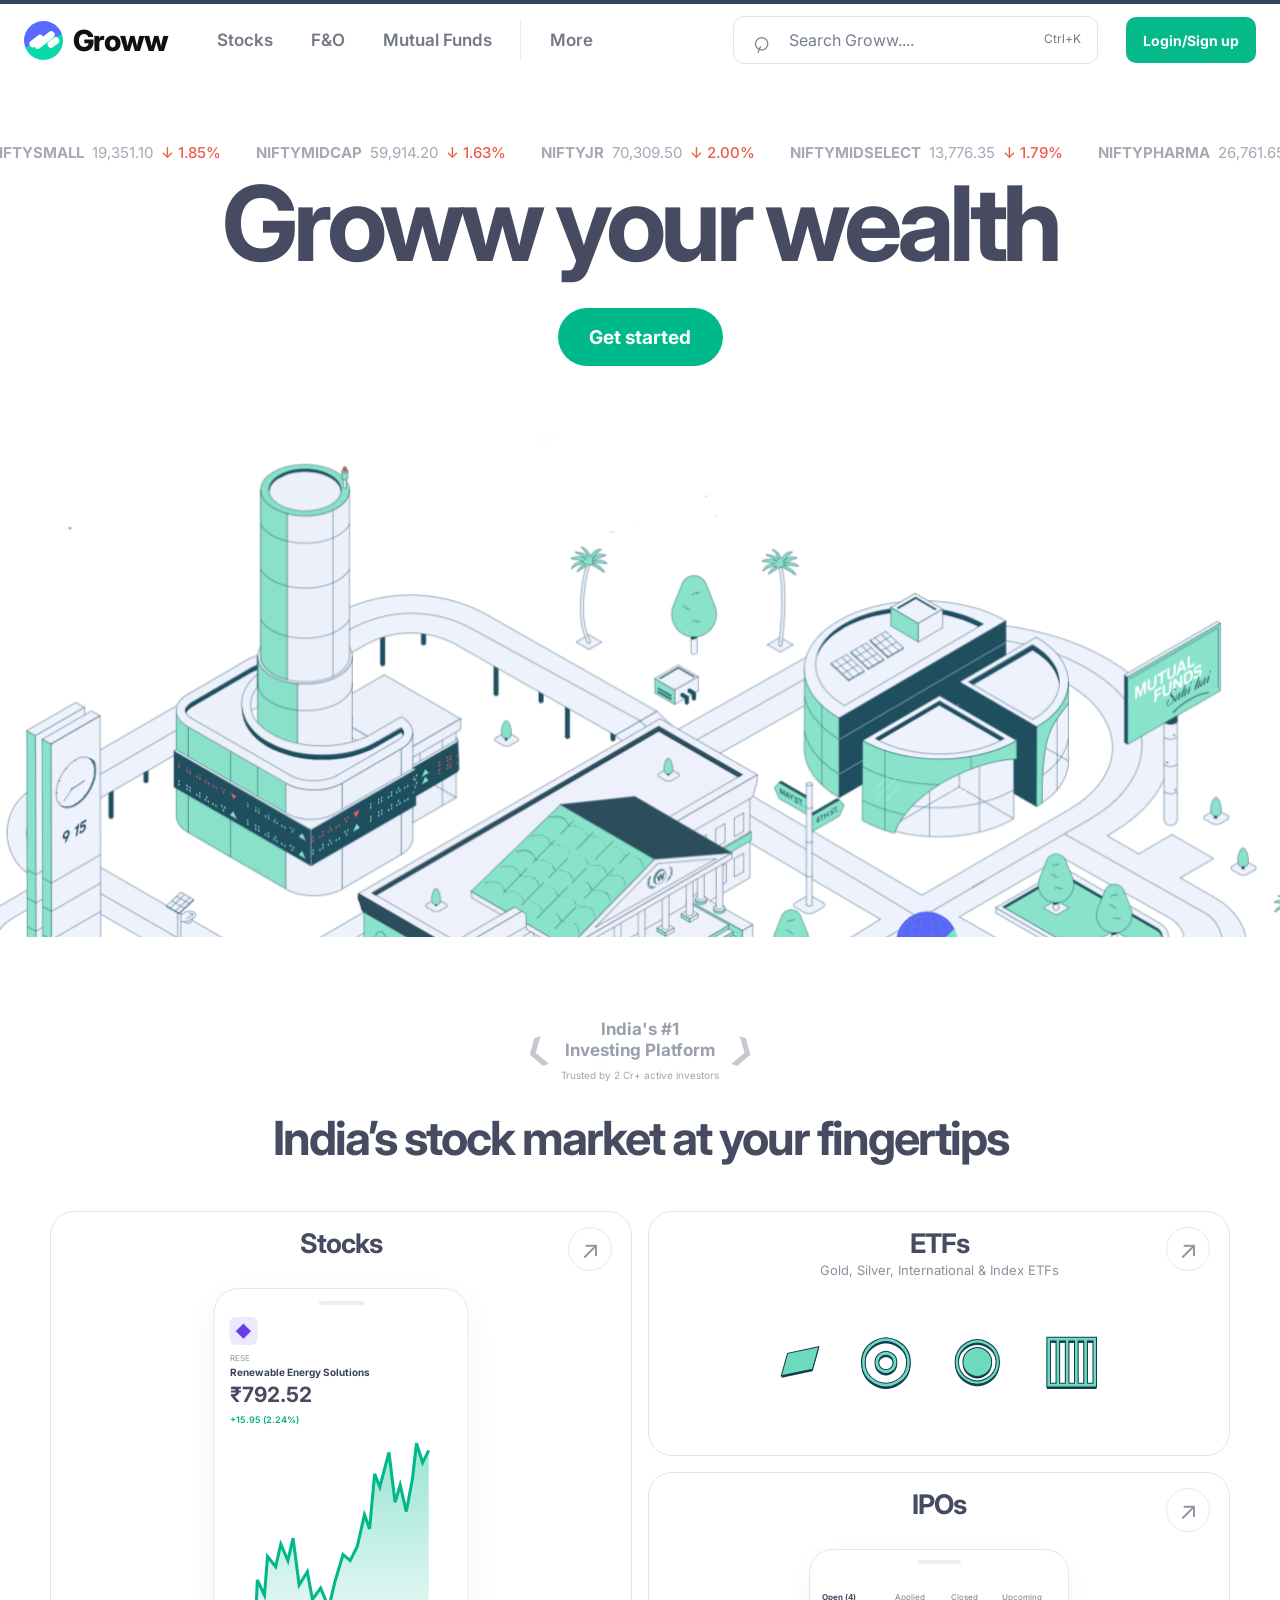
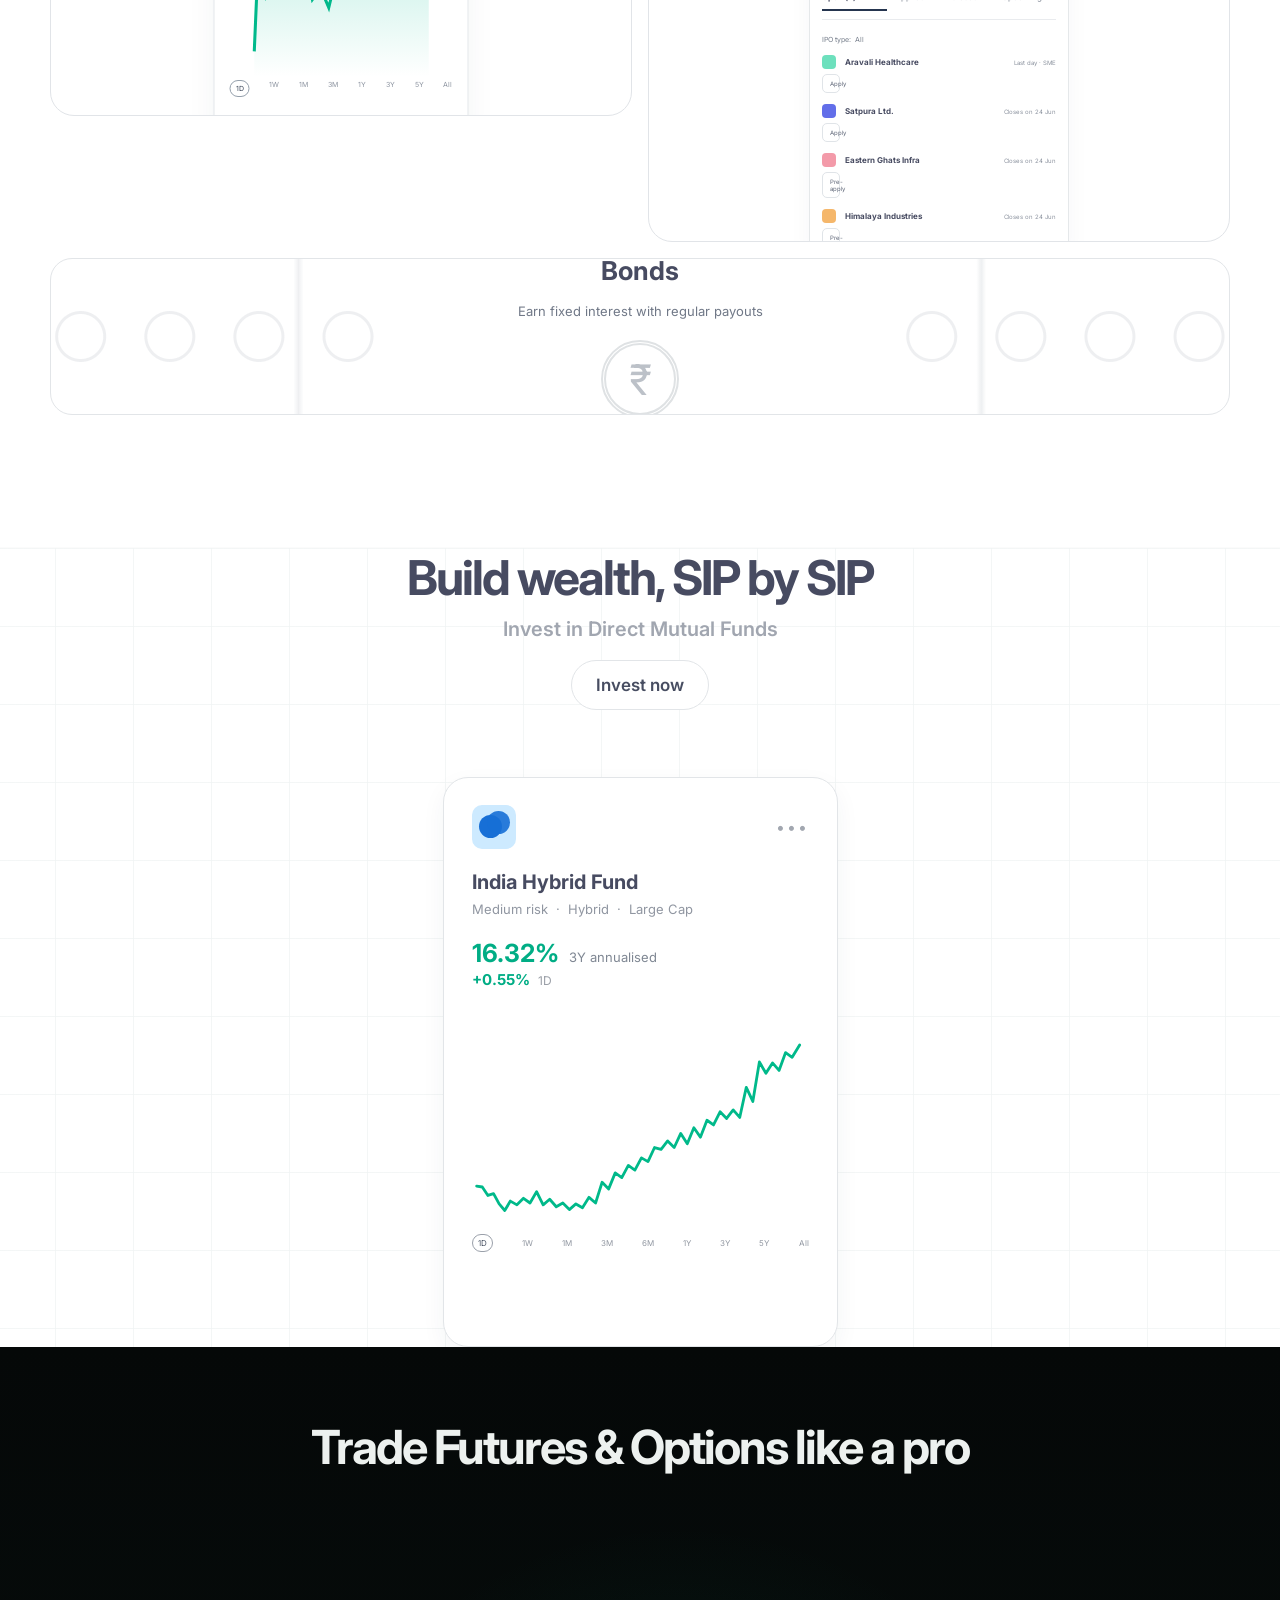
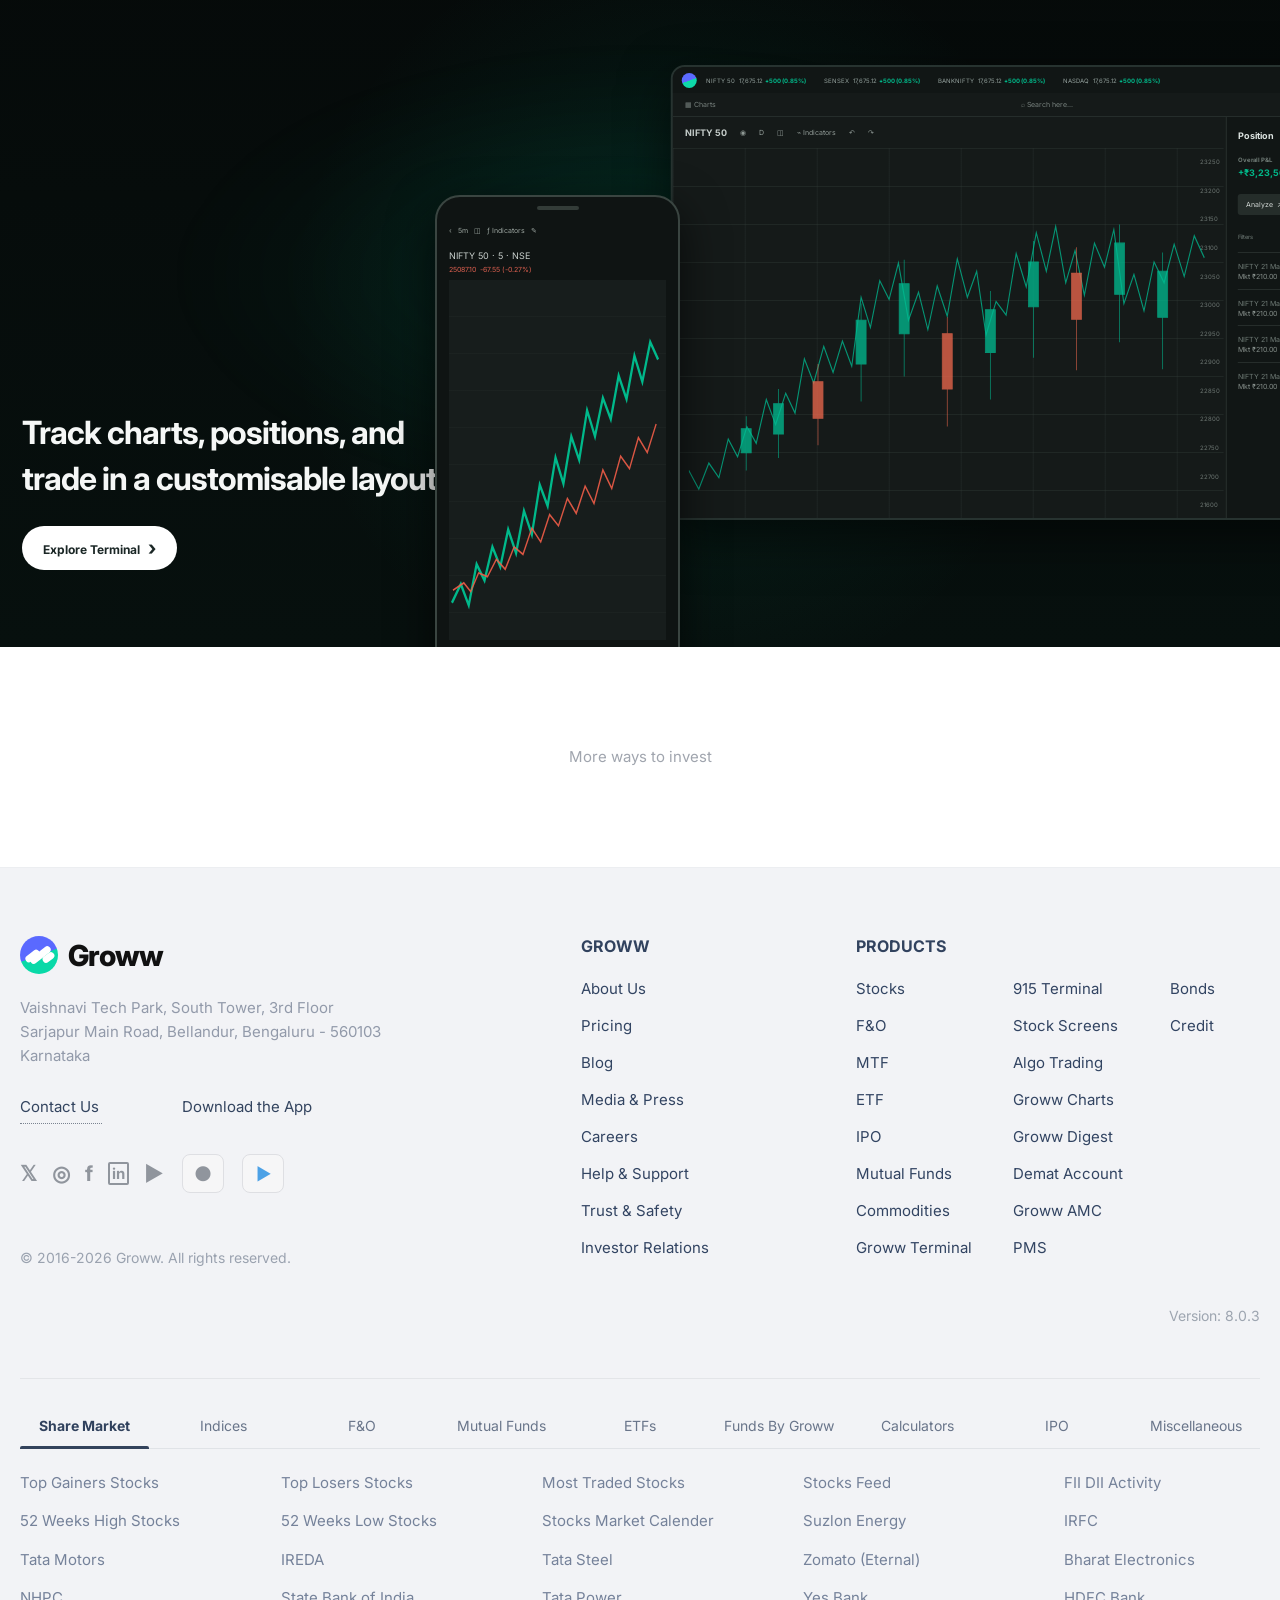
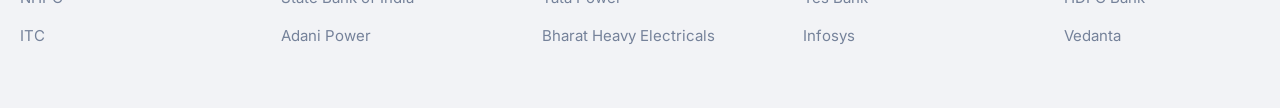
==== help/index.html @ 1266b25b "Add customer support help page replica" ====
<!doctype html>
<html lang="en">
<head>
<meta charset="UTF-8"><meta name="viewport" content="width=device-width,initial-scale=1.0">
<title>Help &amp; Support | Groww Replica</title>
<link rel="preconnect" href="https://fonts.googleapis.com"><link rel="preconnect" href="https://fonts.gstatic.com" crossorigin>
<link href="https://fonts.googleapis.com/css2?family=Inter:wght@400;500;600;700&display=swap" rel="stylesheet">
<link rel="stylesheet" href="/help/styles.css">
</head>
<body>
<script>if(localStorage.getItem("groww_demo_logged_in")!=="1"){location.replace("/index.html")}</script>
<header class="help-header">
  <div class="help-header-inner">
    <a class="help-brand" href="/dashboard.html"><span class="brand-symbol"><i></i><i></i><i></i></span></a>
    <nav class="help-primary"><a class="active" href="/dashboard.html">Stocks</a><a href="#">F&amp;O</a><a href="#">Mutual Funds</a></nav>
    <div class="header-fill"></div>
    <div class="help-search"><span>⌕</span><input id="search" placeholder="Search Groww...."><small>Ctrl+K</small></div>
    <button class="help-bell" id="bell">♧</button>
    <button class="help-avatar" id="profile">MS</button>
  </div>
</header>

<main class="help-page">
  <h1>Customer Support</h1>
  <div class="help-layout">
    <section class="faq-card">
      <h2>FAQs</h2>
      <button class="faq-row"><span class="faq-icon">⚑</span><b>Complete Setup</b><span class="chevron">›</span></button><button class="faq-row"><span class="faq-icon">♙</span><b>My Account</b><span class="chevron">›</span></button><button class="faq-row"><span class="faq-icon">☑</span><b>Stocks, F&O, IPO & MTF</b><span class="chevron">›</span></button><button class="faq-row"><span class="faq-icon">▣</span><b>Payments & Withdrawals</b><span class="chevron">›</span></button><button class="faq-row"><span class="faq-icon">◉</span><b>Mutual Funds</b><span class="chevron">›</span></button><button class="faq-row"><span class="faq-icon">▣</span><b>FDs</b><span class="chevron">›</span></button><button class="faq-row"><span class="faq-icon">▣</span><b>US Stocks</b><span class="chevron">›</span></button>
    </section>
    <aside class="contact-col">
      <h2>Contact us 24x7</h2>
      <div class="contact-card">
        <button class="contact-row"><span class="contact-icon">⌕</span><div><b>Call us</b><small>+91 9108800604</small></div></button>
        <button class="contact-row"><span class="contact-icon">▤</span><div><b>Chat with us</b><small>Get an instant reply</small></div></button>
        <button class="contact-row"><span class="contact-icon">✉</span><div><b>Email us</b><small>support@groww.in</small></div></button>
      </div>
      <div class="quick-links"><button>What's new <span>›</span></button><button>Feedback <span>›</span></button><button>Grievance <span>›</span></button></div>
    </aside>
  </div>
</main>

<div class="toast" id="toast"></div>
<script>
const toast=m=>{const t=document.getElementById("toast");t.textContent=m;t.classList.add("show");clearTimeout(window.__t);window.__t=setTimeout(()=>t.classList.remove("show"),1700)};
document.getElementById("profile").addEventListener("click",()=>location.href="/dashboard.html");
document.getElementById("bell").addEventListener("click",()=>toast("No new notifications"));
document.querySelectorAll(".faq-row").forEach(b=>b.addEventListener("click",()=>toast(b.querySelector("b").textContent+" opened")));
document.querySelectorAll(".contact-row").forEach(b=>b.addEventListener("click",()=>toast(b.querySelector("b").textContent+" selected")));
document.querySelectorAll(".quick-links button").forEach(b=>b.addEventListener("click",()=>toast(b.textContent.replace("›","").trim())));
document.addEventListener("keydown",e=>{if((e.ctrlKey||e.metaKey)&&e.key.toLowerCase()==="k"){e.preventDefault();document.getElementById("search").focus()}});
</script>
</body>
</html>
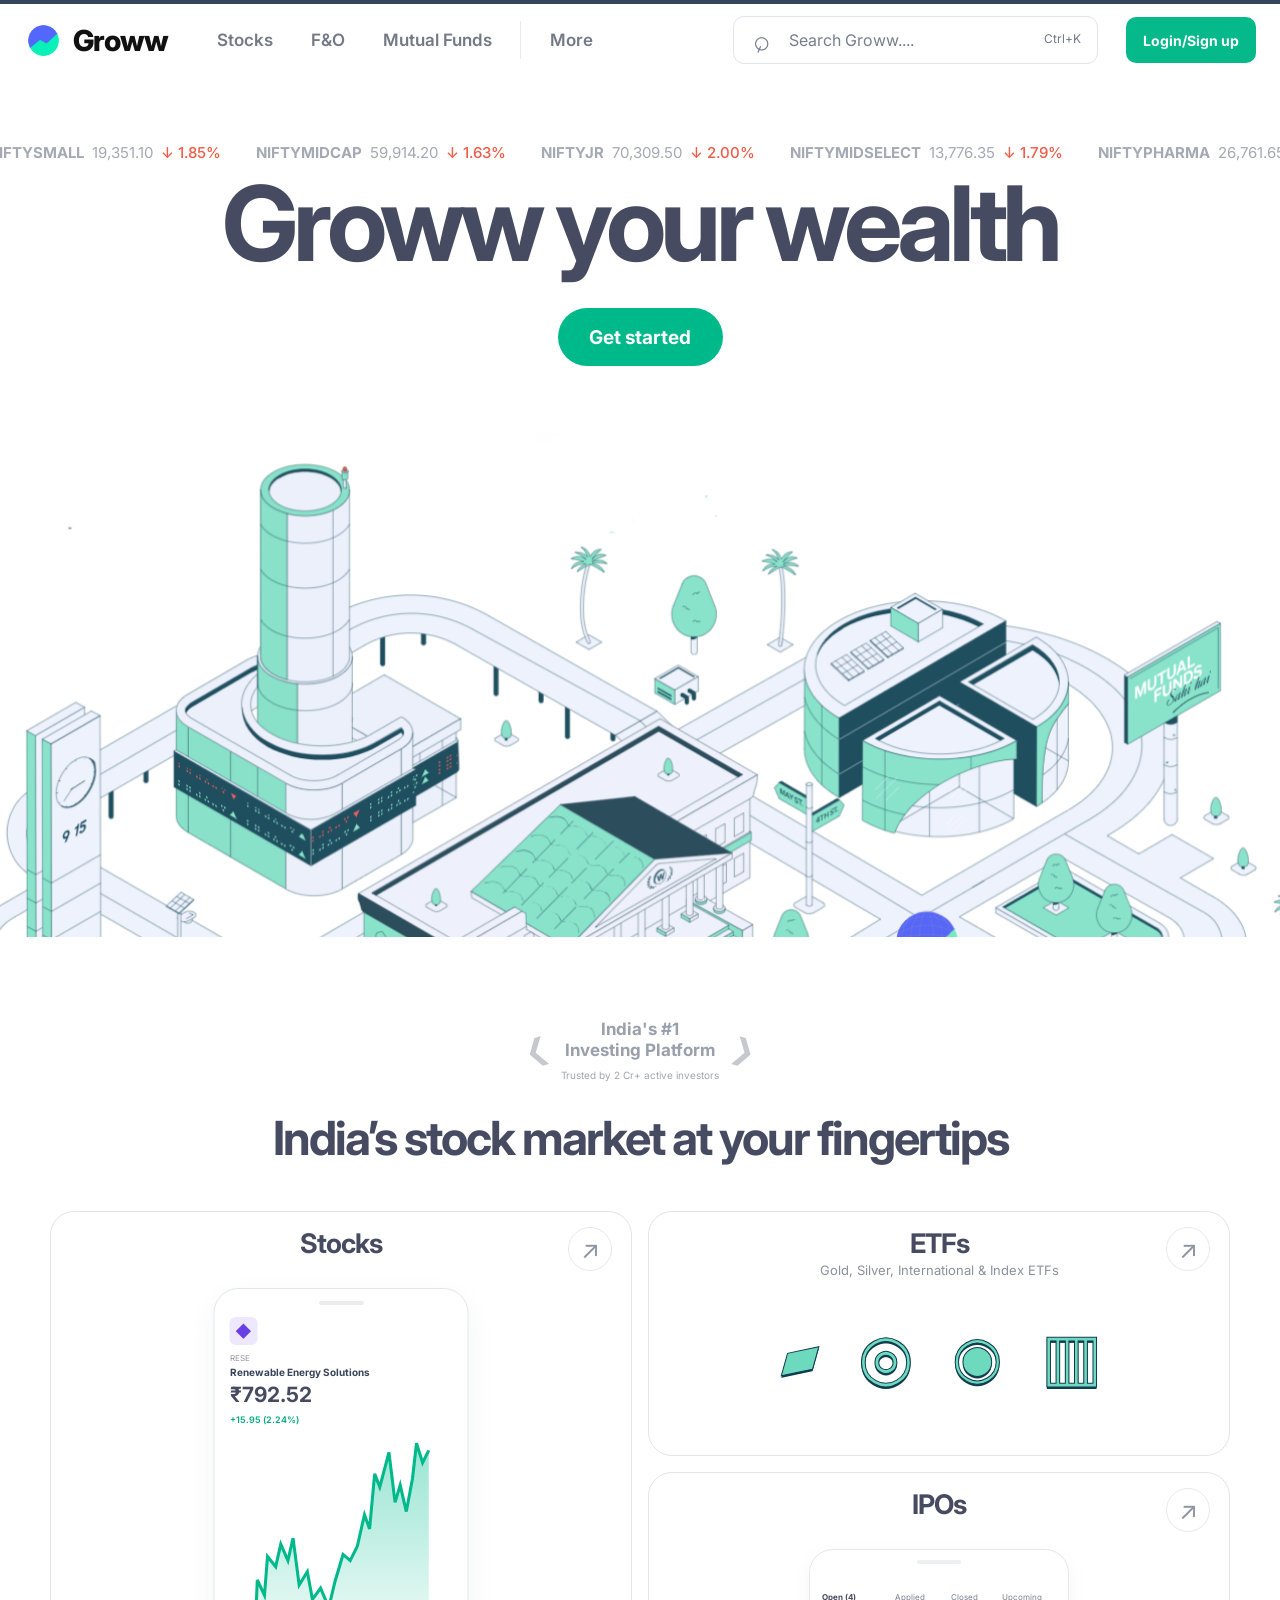
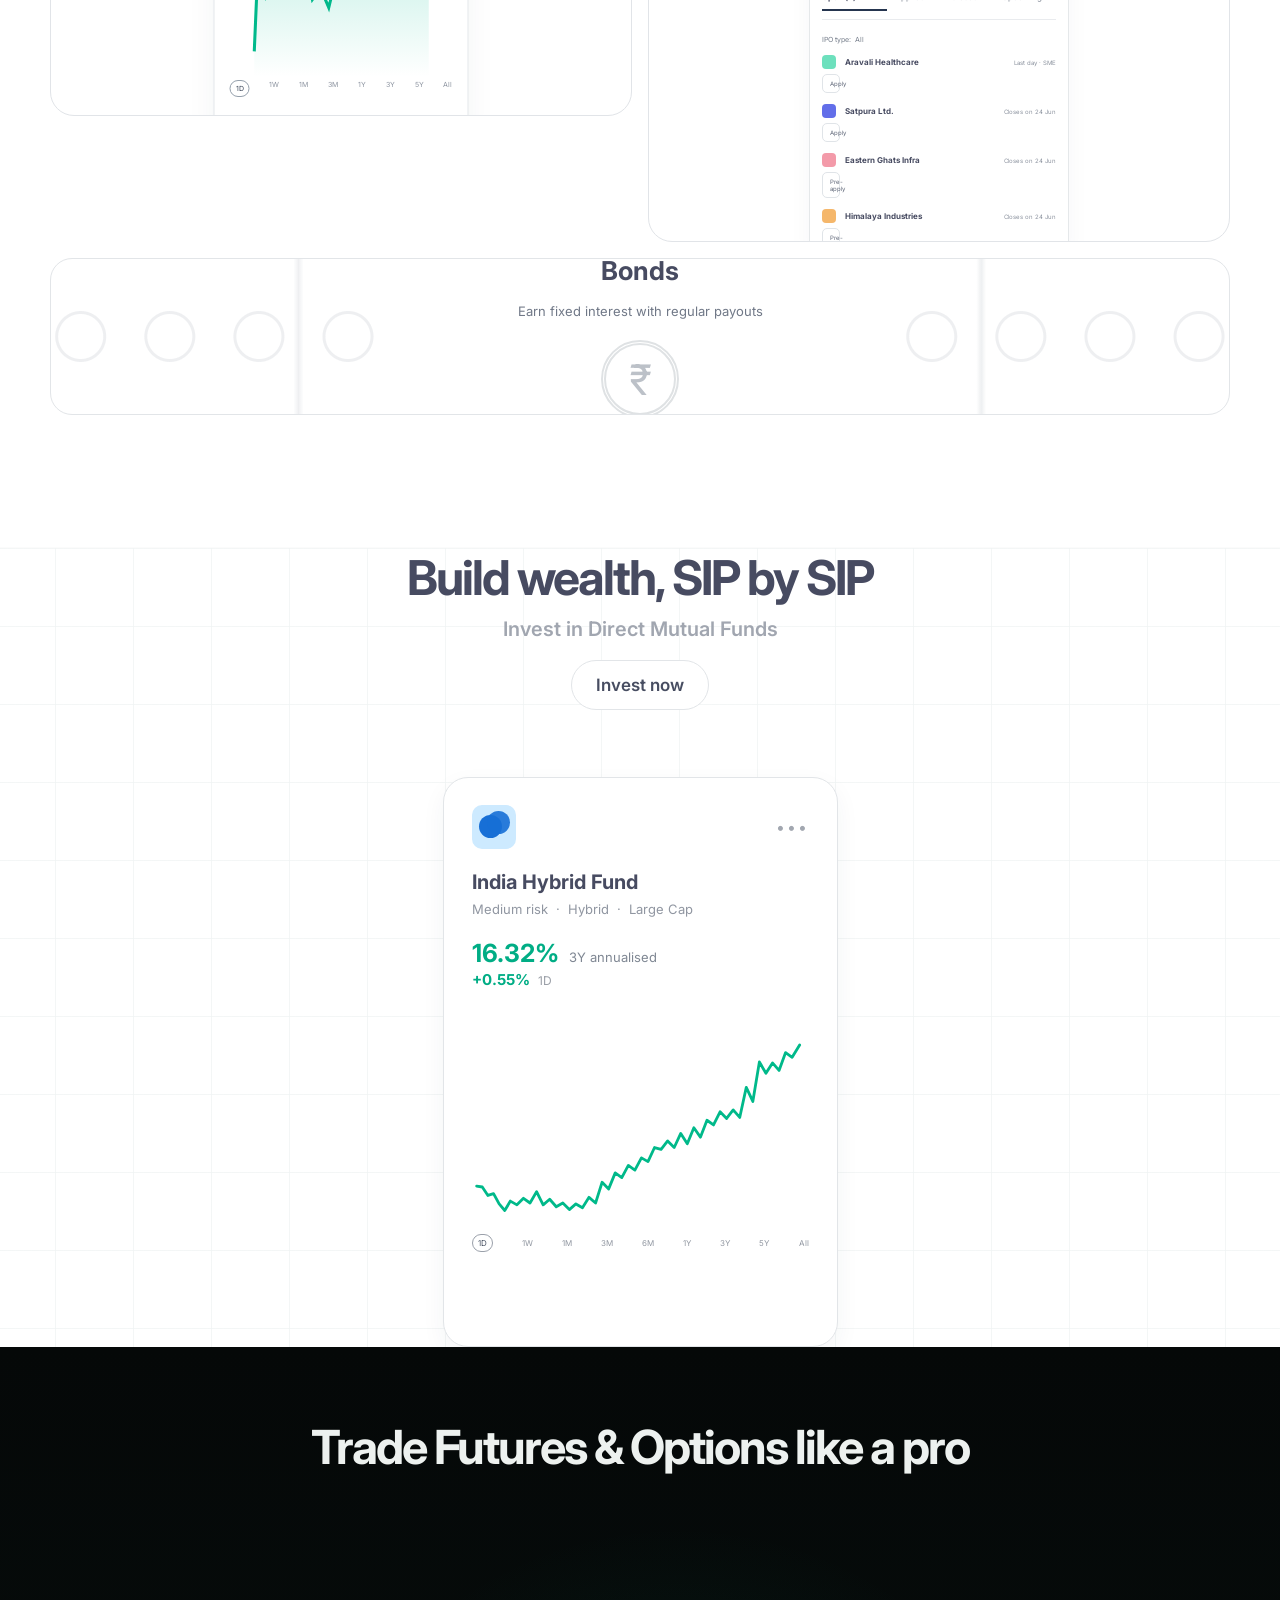
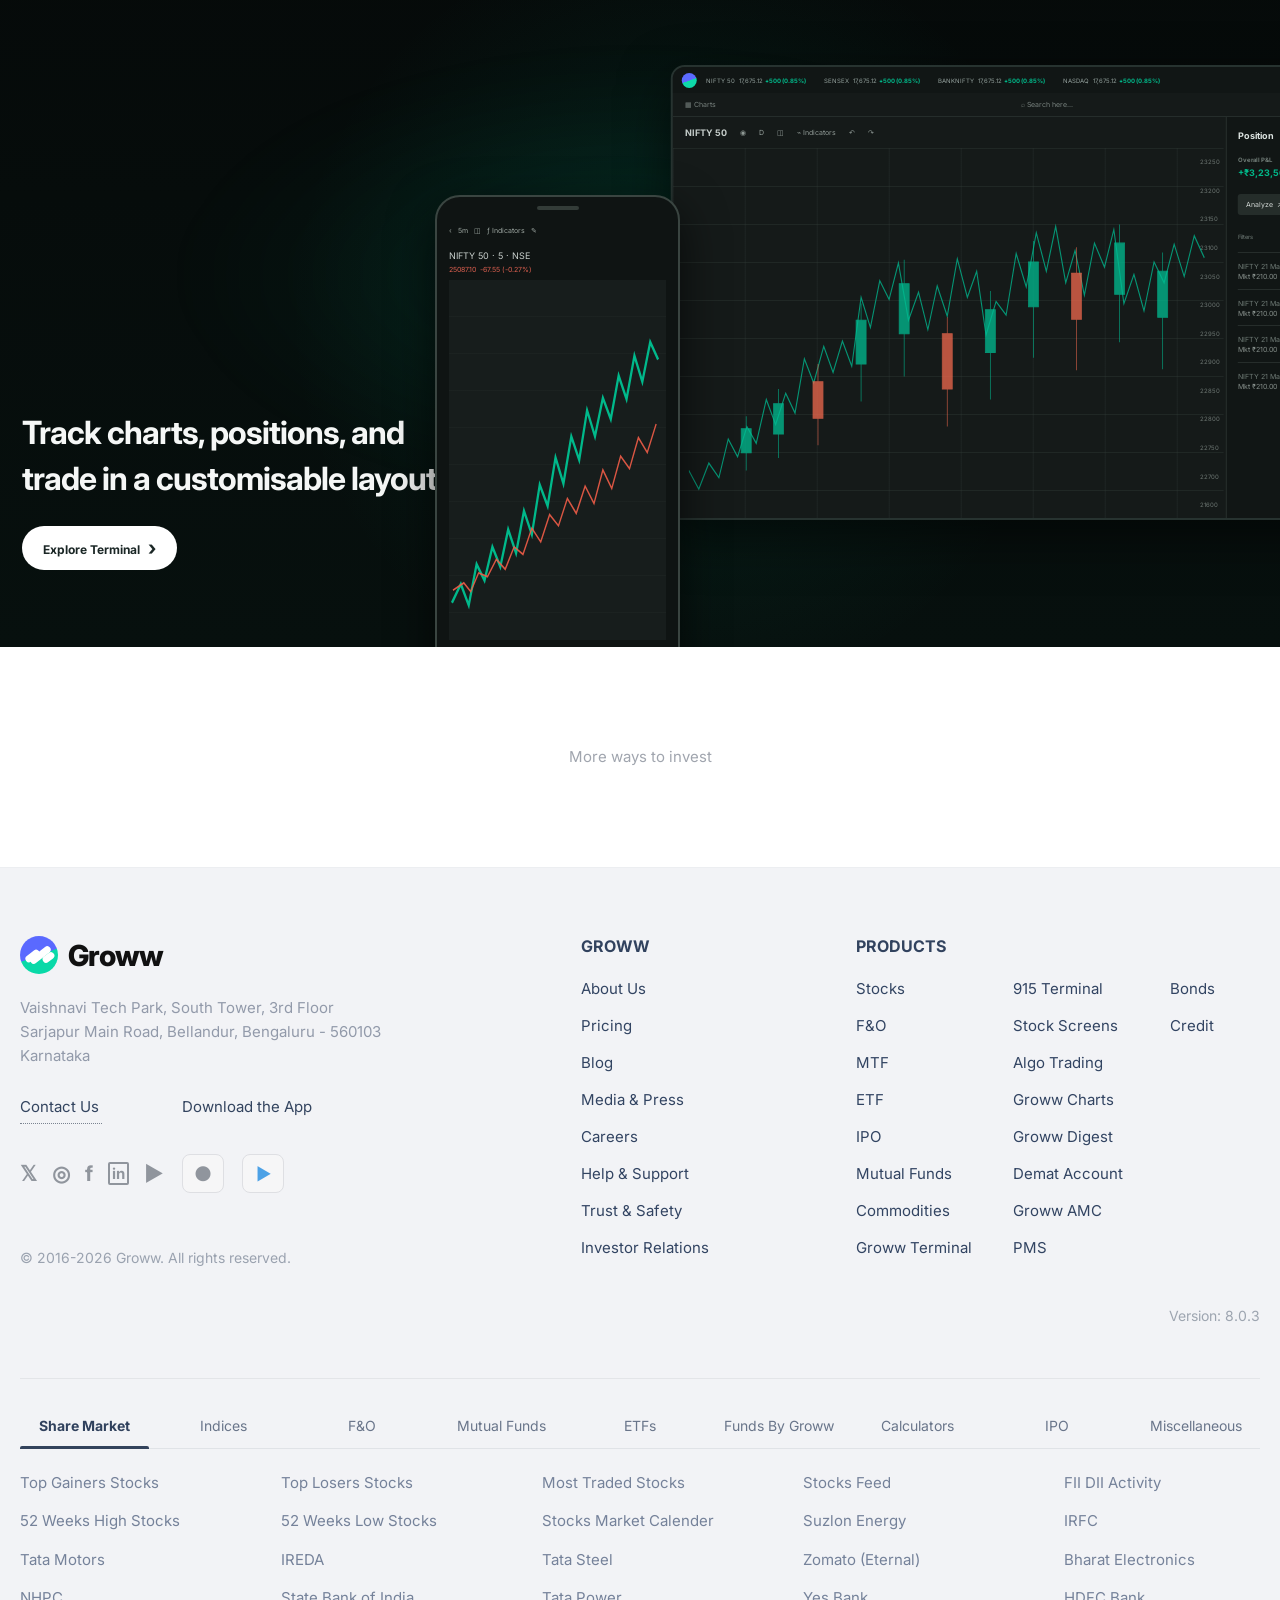
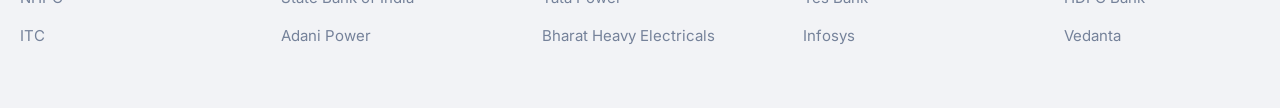
==== commit 986764b5: "Use favicon.png as main Groww logo on support page" ====
--- a/help/index.html
+++ b/help/index.html
@@ -11,7 +11,7 @@
 <script>if(localStorage.getItem("groww_demo_logged_in")!=="1"){location.replace("/index.html")}</script>
 <header class="help-header">
   <div class="help-header-inner">
-    <a class="help-brand" href="/dashboard.html"><span class="brand-symbol"><i></i><i></i><i></i></span></a>
+    <a class="help-brand" href="/dashboard.html"><img class="help-logo" src="/favicon.png" alt="Groww"></a>
     <nav class="help-primary"><a class="active" href="/dashboard.html">Stocks</a><a href="#">F&amp;O</a><a href="#">Mutual Funds</a></nav>
     <div class="header-fill"></div>
     <div class="help-search"><span>⌕</span><input id="search" placeholder="Search Groww...."><small>Ctrl+K</small></div>
--- a/help/styles.css
+++ b/help/styles.css
@@ -0,0 +1,7 @@
+:root{--ink:#4a5265;--navy:#31415e;--muted:#7e8797;--line:#e3e6ea;--green:#00b98a}
+*{box-sizing:border-box}html,body{margin:0;min-height:100%;font-family:Inter,Arial,sans-serif;color:var(--ink);background:#fff}button,input{font:inherit}button{cursor:pointer}a{text-decoration:none;color:inherit}
+.help-header{height:95px;background:#fff;border-top:4px solid #344157;box-shadow:0 1px 0 rgba(0,0,0,.03)}.help-header-inner{width:min(1245px,calc(100% - 48px));height:91px;margin:auto;display:flex;align-items:center;gap:24px}.help-brand{width:39px;height:39px;display:grid;place-items:center}.brand-symbol{display:block;width:39px;height:39px;border-radius:50%;position:relative;overflow:hidden;background:linear-gradient(160deg,#5b6aff 0 50%,#09d9a8 51% 100%)}.brand-symbol i{position:absolute;width:7px;background:#fff;border-radius:9px;transform:rotate(52deg)}.brand-symbol i:nth-child(1){height:16px;left:9px;top:12px}.brand-symbol i:nth-child(2){height:24px;left:17px;top:7px}.brand-symbol i:nth-child(3){height:13px;right:6px;top:15px}.help-primary{display:flex;gap:27px}.help-primary a{font-size:17px;color:#697286}.help-primary a.active{font-weight:600;color:#2e3e5b}.header-fill{flex:1}.help-search{width:345px;height:45px;position:relative}.help-search input{width:100%;height:100%;border:1px solid #e0e4e8;border-radius:11px;outline:0;padding:0 65px 0 52px;color:#6b7485;font-size:15px}.help-search input::placeholder{color:#7a8392}.help-search>span{position:absolute;left:17px;top:5px;font-size:29px;transform:rotate(-20deg);color:#6d7788}.help-search small{position:absolute;right:15px;top:14px;font-size:11px;color:#717b8b}.help-bell{width:38px;height:40px;border:0;background:#fff;color:#2f3c56;font-size:22px}.help-avatar{width:40px;height:40px;border:0;border-radius:50%;background:radial-gradient(circle at 30% 20%,#f4dda6,#9b6ce5 38%,#302d91 63%,#0ab9aa);color:#fff;font-size:11px;font-weight:700}
+.help-page{width:min(1245px,calc(100% - 48px));margin:auto;padding-top:42px}.help-page>h1{font-size:27px;color:#33445f;margin:0 0 27px;letter-spacing:-.5px}.help-layout{display:grid;grid-template-columns:900px 382px;gap:35px}.faq-card{border:1px solid #e0e3e8;border-radius:8px;overflow:hidden}.faq-card h2{height:62px;padding:0 18px;display:flex;align-items:center;margin:0;border-bottom:1px solid #e5e7ea;font-size:20px;color:#33445f}.faq-row{height:63px;width:100%;display:grid;grid-template-columns:39px 1fr 18px;align-items:center;gap:5px;background:#fff;border:0;border-bottom:1px solid #e7e9ec;padding:0 19px;text-align:left;color:#334560}.faq-row:last-child{border-bottom:0}.faq-row:hover{background:#fbfcfd}.faq-row b{font-size:15px;font-weight:500}.faq-icon{color:#7d8697;font-size:21px;text-align:center}.chevron{font-size:24px;color:#8a93a1}.contact-col h2{font-size:20px;color:#33445f;margin:3px 0 17px}.contact-card{border:1px solid #e0e3e8;border-radius:16px;overflow:hidden}.contact-row{width:100%;height:78px;border:0;border-bottom:1px solid #e2e5e8;background:#fff;display:flex;align-items:center;gap:17px;text-align:left;padding:0 20px}.contact-row:last-child{border-bottom:0}.contact-row:hover{background:#fbfcfd}.contact-icon{width:24px;color:#00b98a;font-size:23px;text-align:center}.contact-row b{display:block;font-size:14px;font-weight:500;color:#334560;margin-bottom:5px}.contact-row small{display:block;font-size:11px;color:#7d8797}.quick-links{display:grid;grid-template-columns:1fr 1fr 1fr;margin-top:24px}.quick-links button{border:0;background:#fff;color:#314560;font-size:12px;display:flex;align-items:center;justify-content:space-between;padding:0 7px 0 4px}.quick-links button span{font-size:21px;color:#6c7789}
+.toast{position:fixed;left:50%;bottom:24px;transform:translate(-50%,15px);opacity:0;background:#293b56;color:#fff;padding:10px 16px;border-radius:8px;font-size:12px;transition:.2s;z-index:20}.toast.show{opacity:1;transform:translate(-50%,0)}
+@media(max-width:1000px){.help-page{width:calc(100% - 30px)}.help-layout{grid-template-columns:1fr 320px}.help-header-inner{width:calc(100% - 30px)}.help-search{width:280px}}
+@media(max-width:750px){.help-header{height:70px}.help-header-inner{width:100%;height:66px;padding:0 13px;gap:14px}.help-primary{gap:14px}.help-primary a{font-size:12px}.help-primary a:nth-child(3){display:none}.help-search{width:34px;overflow:hidden}.help-search input{width:34px;padding:0;font-size:0}.help-search small{display:none}.help-search>span{left:4px}.help-bell{display:none}.help-avatar{width:35px;height:35px}.help-page{width:100%;padding:29px 13px}.help-page>h1{font-size:23px;margin-bottom:23px}.help-layout{grid-template-columns:1fr}.faq-row{height:58px}.faq-row b{font-size:13px}.contact-col h2{margin-top:28px}.quick-links{margin-bottom:20px}}
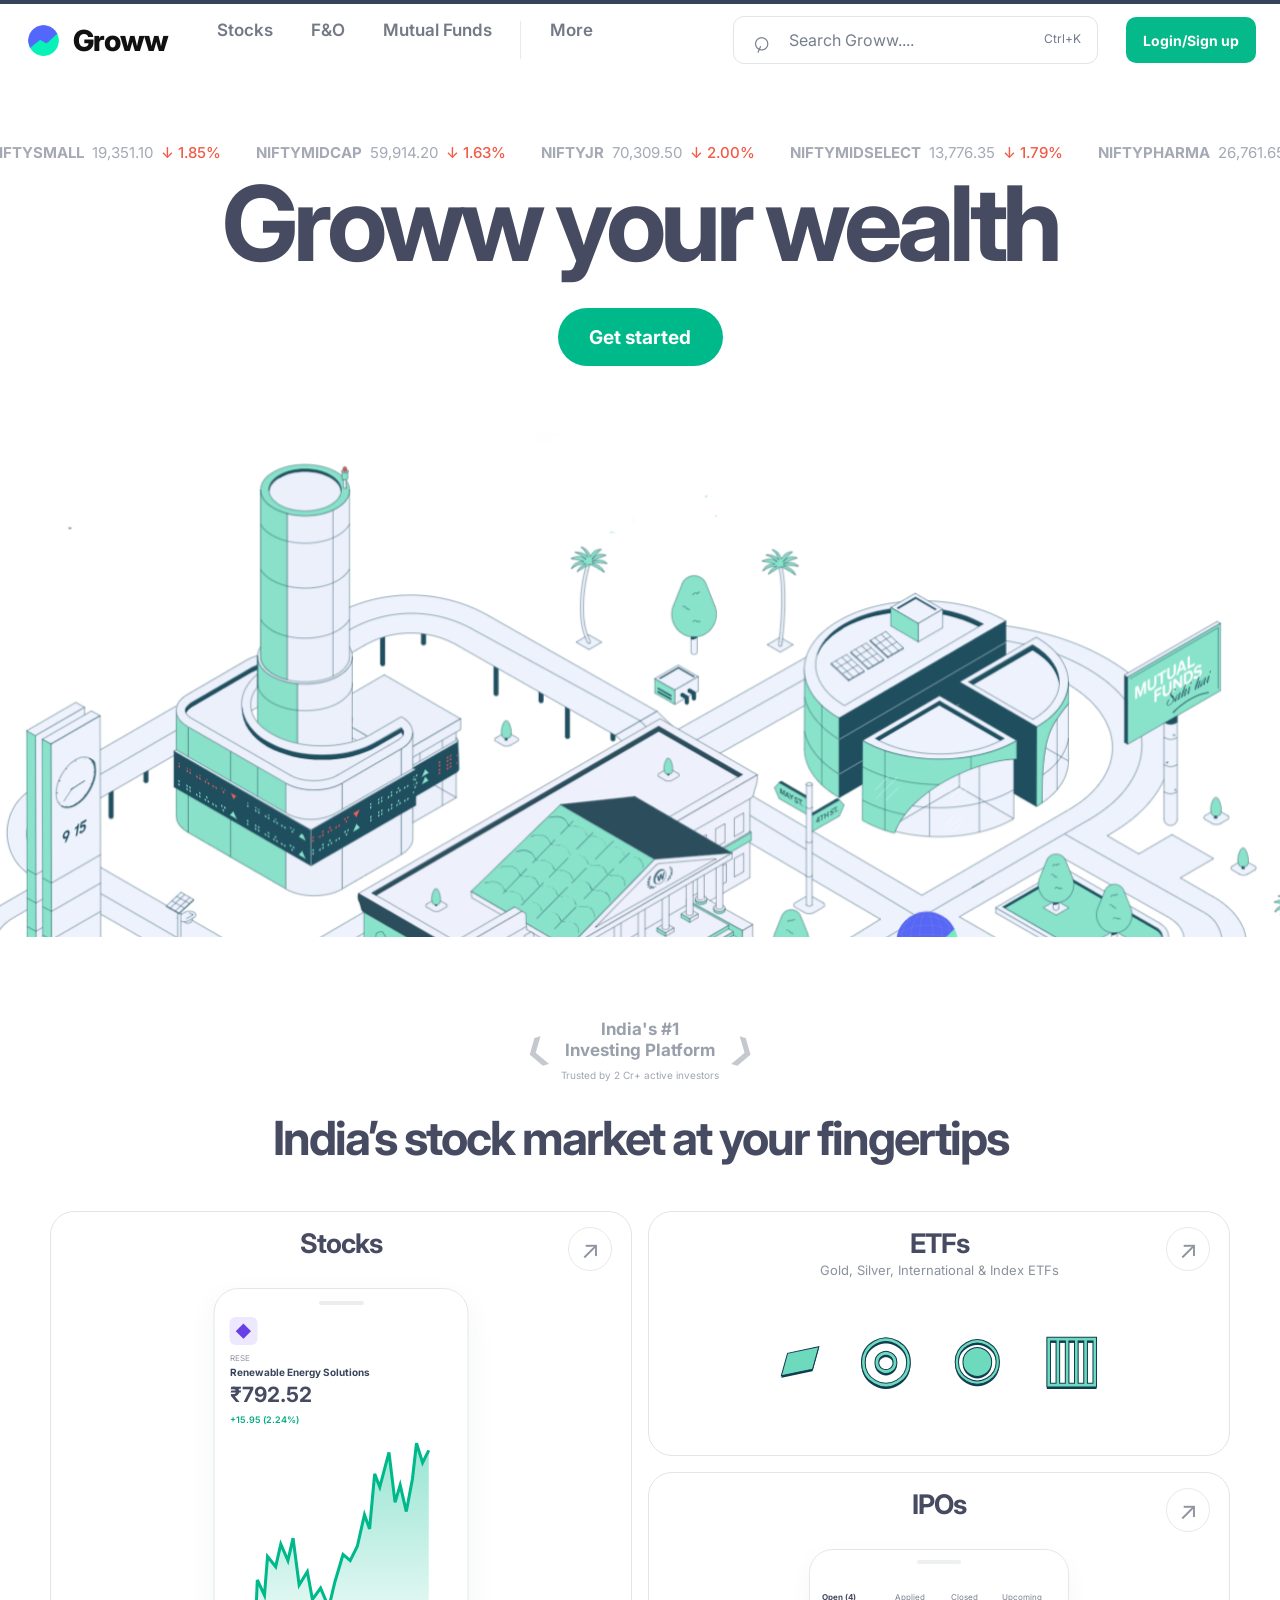
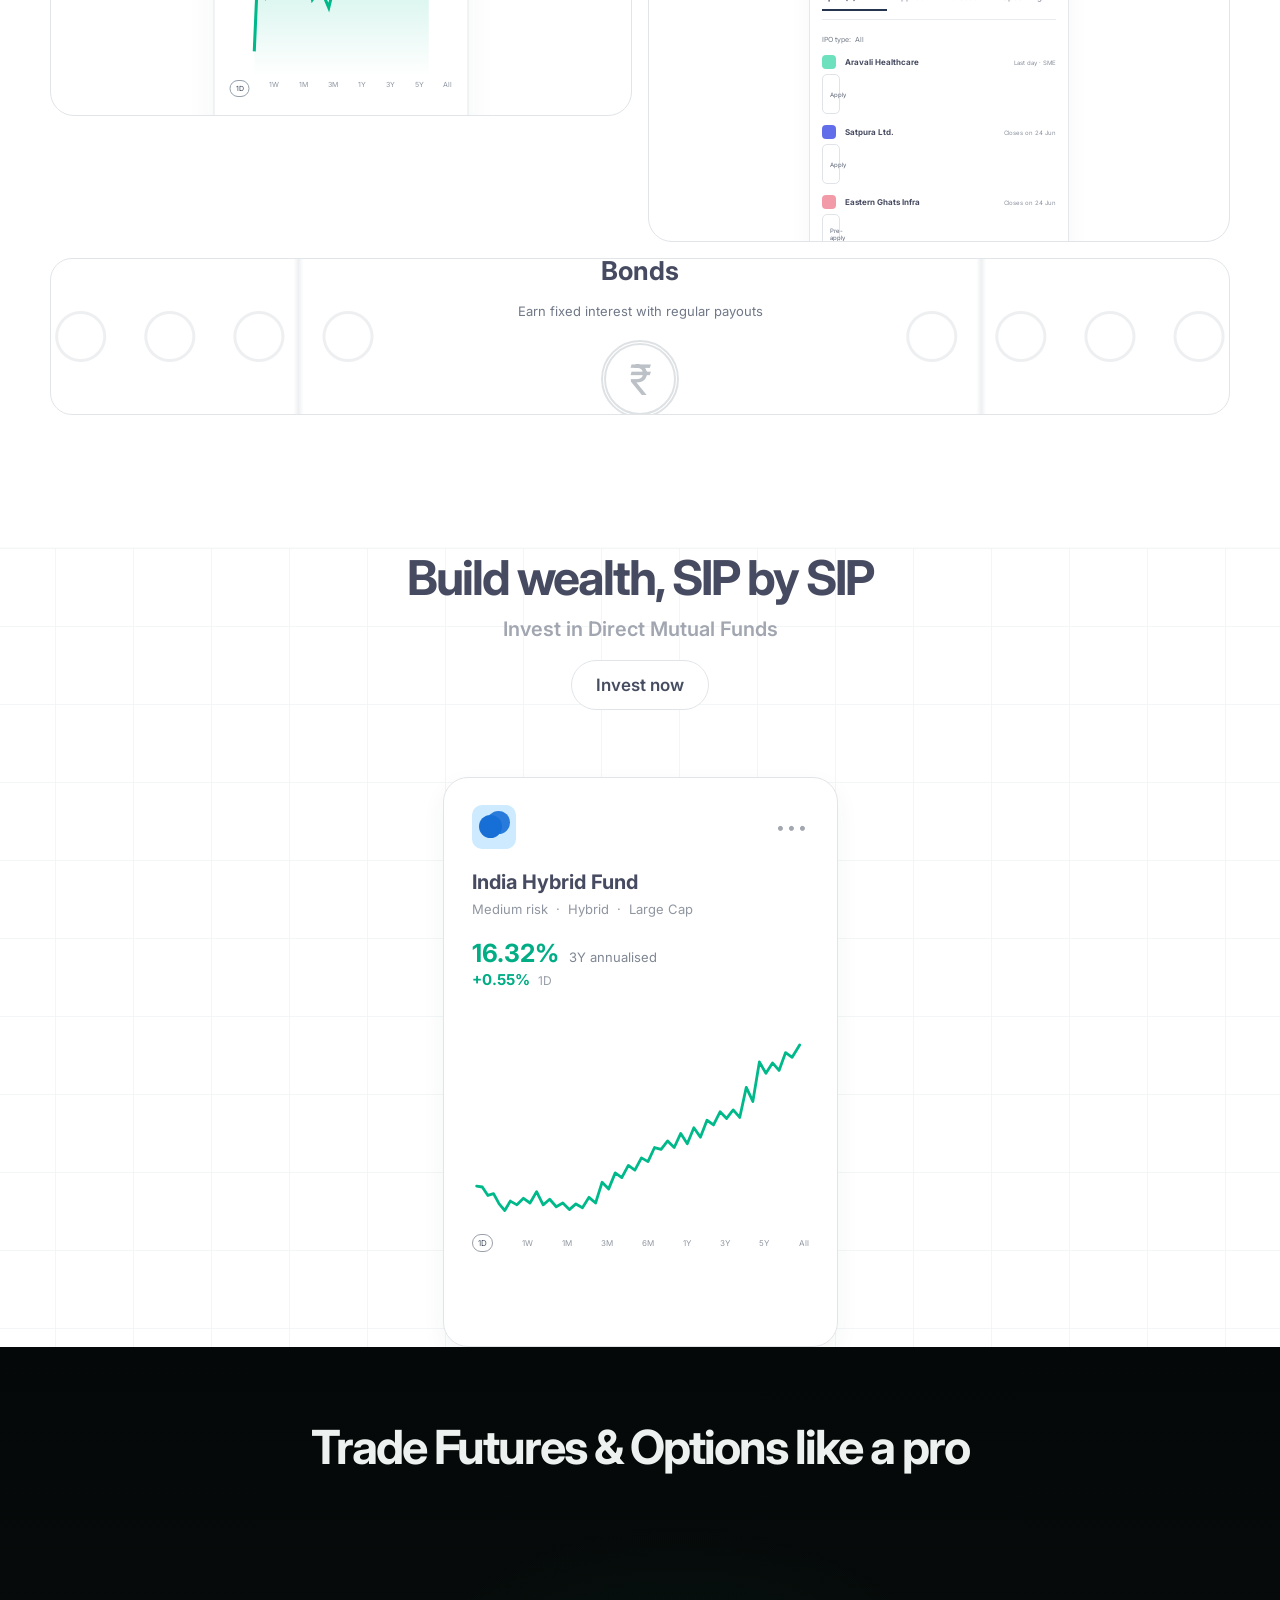
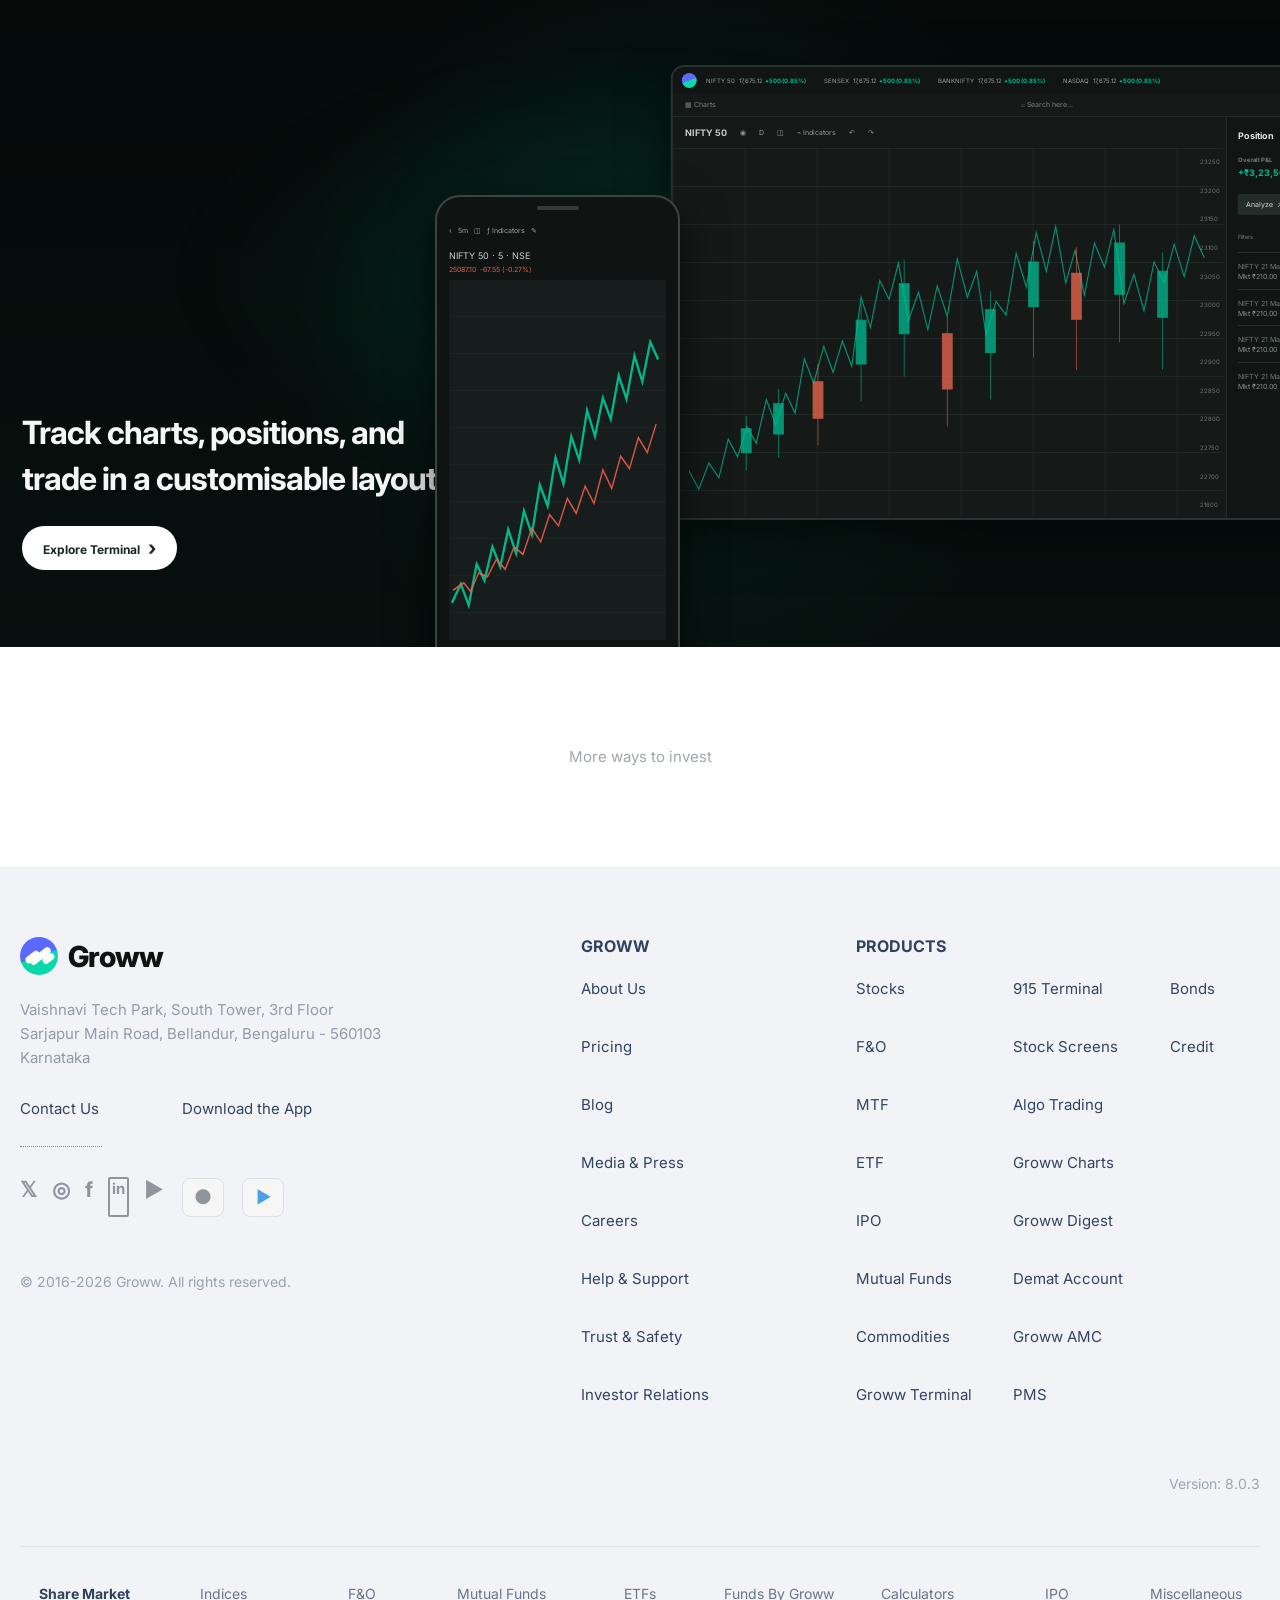
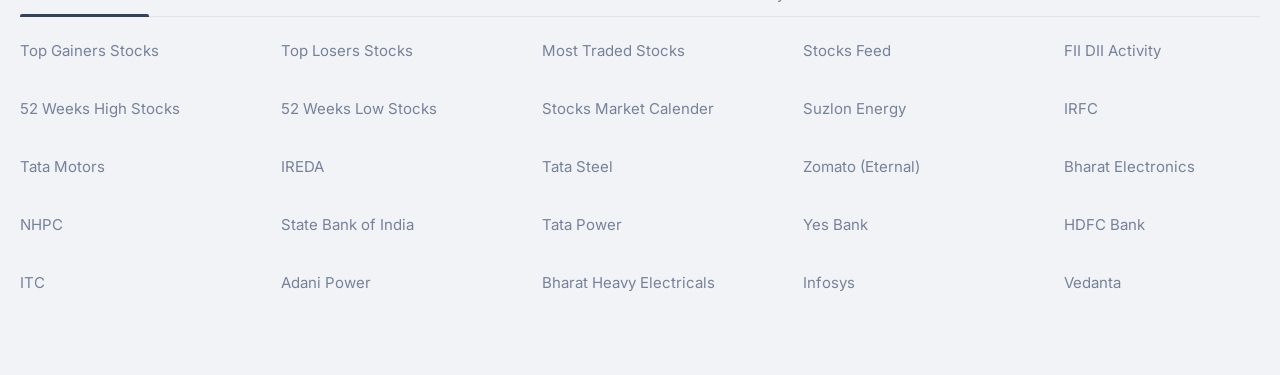
==== commit ef8a3177: "Load global responsive stylesheet" ====
--- a/help/index.html
+++ b/help/index.html
@@ -6,6 +6,7 @@
 <link rel="preconnect" href="https://fonts.googleapis.com"><link rel="preconnect" href="https://fonts.gstatic.com" crossorigin>
 <link href="https://fonts.googleapis.com/css2?family=Inter:wght@400;500;600;700&display=swap" rel="stylesheet">
 <link rel="stylesheet" href="/help/styles.css">
+<link rel="stylesheet" href="/responsive.css">
 </head>
 <body>
 <script>if(localStorage.getItem("groww_demo_logged_in")!=="1"){location.replace("/index.html")}</script>
--- a/help/styles.css
+++ b/help/styles.css
@@ -5,3 +5,6 @@
 .toast{position:fixed;left:50%;bottom:24px;transform:translate(-50%,15px);opacity:0;background:#293b56;color:#fff;padding:10px 16px;border-radius:8px;font-size:12px;transition:.2s;z-index:20}.toast.show{opacity:1;transform:translate(-50%,0)}
 @media(max-width:1000px){.help-page{width:calc(100% - 30px)}.help-layout{grid-template-columns:1fr 320px}.help-header-inner{width:calc(100% - 30px)}.help-search{width:280px}}
 @media(max-width:750px){.help-header{height:70px}.help-header-inner{width:100%;height:66px;padding:0 13px;gap:14px}.help-primary{gap:14px}.help-primary a{font-size:12px}.help-primary a:nth-child(3){display:none}.help-search{width:34px;overflow:hidden}.help-search input{width:34px;padding:0;font-size:0}.help-search small{display:none}.help-search>span{left:4px}.help-bell{display:none}.help-avatar{width:35px;height:35px}.help-page{width:100%;padding:29px 13px}.help-page>h1{font-size:23px;margin-bottom:23px}.help-layout{grid-template-columns:1fr}.faq-row{height:58px}.faq-row b{font-size:13px}.contact-col h2{margin-top:28px}.quick-links{margin-bottom:20px}}
+
+/* Main Groww logo: use the uploaded favicon.png, matching the rest of the site. */
+.help-logo{display:block;width:39px;height:39px;object-fit:contain;border-radius:50%;}
--- a/responsive.css
+++ b/responsive.css
@@ -0,0 +1,196 @@
+/* Mobile-first responsive layer for the entire Groww replica. */
+html,body{max-width:100%;overflow-x:hidden}
+img{max-width:100%;height:auto}
+button,a,input{min-height:40px}
+:where(.site-logo,.bank-main-logo,.bank-main-logo,.help-logo){object-fit:contain}
+
+/* -------- Small screens: phones -------- */
+@media (max-width: 768px){
+  body{font-size:14px}
+  h1{font-size:28px!important;line-height:1.15}
+  h2{line-height:1.2}
+
+  /* Shared desktop-style headers */
+  .landing-header,.orders-header,.bank-header,.balance-header,.tx-header,.report-header,.help-header,.topbar{height:68px!important;position:sticky;top:0;z-index:100}
+  .landing-inner,.orders-header-inner,.bank-header-inner,.balance-header-inner,.tx-header-inner,.report-header-inner,.help-header-inner,.topbar-inner{
+    width:100%!important;height:64px!important;padding:0 14px!important;gap:14px!important;margin:0!important
+  }
+  .landing-inner .brand-name{font-size:22px}
+  .landing-nav,.orders-primary,.bank-nav,.balance-nav,.tx-nav,.report-primary,.help-primary,.primary{gap:14px!important}
+  .landing-nav a,.orders-primary a,.bank-nav a,.balance-nav a,.tx-nav a,.report-primary a,.help-primary a,.primary a{font-size:13px!important}
+  .landing-nav a:nth-child(n+4),.orders-primary a:nth-child(n+4),.bank-nav a:nth-child(3),.balance-nav a:nth-child(3),.tx-nav a:nth-child(3),.report-primary a:nth-child(3),.help-primary a:nth-child(3),.primary a:nth-child(3){display:none}
+  .landing-divider,.landing-spacer,.orders-spacer,.bank-spacer,.header-spacer,.tx-spacer,.header-fill,.spacer{flex:1;min-width:0}
+  .landing-search,.orders-search,.bank-search,.balance-search,.tx-search,.report-search,.help-search,.search-box,.search{
+    width:44px!important;height:44px!important;flex:0 0 44px!important
+  }
+  .landing-search input,.orders-search input,.bank-search input,.balance-search input,.tx-search input,.report-search input,.help-search input,.search-box input,.search input{
+    width:44px!important;padding:0!important;font-size:0!important;color:transparent!important;cursor:pointer
+  }
+  .landing-search small,.orders-search small,.bank-search small,.balance-search small,.tx-search small,.report-search small,.help-search small,.search-box small,.search small{display:none!important}
+  .landing-search>span,.orders-search>span,.bank-search>span,.balance-search>span,.tx-search>span,.report-search>span,.help-search>span,.search-box .search-icon,.search span{
+    left:10px!important;top:5px!important;font-size:26px!important
+  }
+  .login-button{height:40px!important;padding:0 13px!important;font-size:12px!important}
+  .bank-bell,.orders-bell,.balance-bell,.tx-bell,.report-bell,.help-bell,.bell,.header-bell{display:none!important}
+  .bank-avatar,.orders-avatar,.balance-avatar,.tx-avatar,.report-avatar,.help-avatar,.profile-avatar,.avatar{width:40px!important;height:40px!important;flex:0 0 40px!important}
+  .site-logo,.site-logo-landing,.site-logo-dashboard,.site-logo-orders,.bank-main-logo,.help-logo{width:38px!important;height:38px!important}
+
+  /* Dashboard / app shell */
+  .app-header{height:auto!important;position:sticky;top:0}
+  .header-inner{width:100%!important;height:66px!important;padding:0 14px!important;gap:14px!important}
+  .primary-nav{gap:16px!important}
+  .primary-nav a{font-size:14px!important}
+  .primary-nav a:nth-child(3){display:none}
+  .subnav-row{height:48px!important;overflow-x:auto!important;white-space:nowrap;padding:0 14px!important}
+  .subnav{min-width:max-content;gap:22px!important}
+  .terminal-wrap{display:none!important}
+  .ticker-row,.ticker{height:40px!important;overflow:hidden!important}
+  .ticker-inner{width:max-content!important;min-width:max-content!important;padding:0 14px!important;gap:28px!important}
+  .ticker .tick,.ticker-row .ticker-item{font-size:12px!important}
+
+  .page-wrap,.bank-page,.balance-page,.tx-page,.profile-page,.help-page,.orders-page,.section-page{
+    width:100%!important;max-width:none!important;padding-left:16px!important;padding-right:16px!important
+  }
+  .page-wrap{padding-top:22px!important}
+  .dashboard-layout,.bank-layout,.balance-grid,.report-grid,.help-layout,.profile-grid{display:flex!important;flex-direction:column!important;gap:22px!important}
+  .content-col,.side-col,.bank-left,.bank-details-card,.left-col,.profile-menu,.reports-column,.preview-column,.faq-card,.contact-col{width:100%!important;max-width:none!important}
+  .side-col{order:2}
+  .content-section{margin-bottom:28px!important}
+  .four-cards,.mini-cards,.card-grid,.watch-grid,.etf-grid,.bond-grid{grid-template-columns:repeat(2,minmax(0,1fr))!important;gap:12px!important}
+  .quote-card,.card,.mini-card,.watch-card,.news-card{min-width:0!important}
+  .quote-card{padding:16px!important;min-height:165px!important}
+  .company-logo,.stock-logo{width:46px!important;height:46px!important}
+  .movers-card,.sector-card,.tools-card,.trading-card,.investment-card{width:100%!important;overflow:hidden!important}
+  .mover-row{grid-template-columns:1.25fr .9fr .65fr!important;min-width:0!important}
+  .mover-row>*{min-width:0!important}
+  .market-cell,.volume{font-size:12px!important}
+  .market-cell{white-space:nowrap}
+  .sector-row{grid-template-columns:1.2fr 1fr .5fr!important}
+  .news-grid{grid-template-columns:1fr!important;gap:12px!important}
+  .tools-card .tool-row,.trading-card .tool-row{padding:14px!important}
+  .filter-bar{display:flex!important;flex-wrap:wrap!important;gap:8px!important}
+  .filter-bar>*{min-height:38px!important}
+  .account-menu{right:10px!important;left:auto!important;width:min(360px,calc(100vw - 20px))!important}
+  .account-item{padding:14px!important}
+  .account-head{padding:16px!important}
+
+  /* Landing / marketing */
+  .landing-main,.landing-hero,.hero-start,.platform-section,.sip-section,.fo-section{width:100%!important}
+  .landing-hero{padding:34px 16px 0!important}
+  .hero-start{font-size:44px!important;letter-spacing:-2px!important;margin:12px 0!important}
+  .hero-image{width:100%!important;height:auto!important;object-fit:contain!important}
+  .platform-section,.sip-section,.fo-section{padding-left:16px!important;padding-right:16px!important}
+  .platform-title,.sip-head h2,.fo-header h2{font-size:30px!important}
+  .product-showcase,.sip-grid{grid-template-columns:1fr!important}
+  .showcase-card{min-height:260px!important}
+  .stocks-card,.etf-card,.ipo-card,.bonds-card{width:100%!important}
+  .fo-stage{min-height:300px!important}
+  .terminal-screen{width:100%!important;transform:none!important}
+  .fo-phone{display:none!important}
+  .site-footer .footer-main{grid-template-columns:1fr!important;gap:28px!important}
+  .site-footer .footer-links{grid-template-columns:repeat(2,minmax(0,1fr))!important}
+  .seo-grid{grid-template-columns:repeat(2,minmax(0,1fr))!important}
+  .footer-col,.footer-brand-col{width:100%!important}
+
+  /* Login / sign-up */
+  .login-main{display:flex!important;flex-direction:column!important;gap:24px!important;padding:24px 16px!important}
+  .login-intro{order:1!important}
+  .login-card{order:2!important;width:100%!important;max-width:none!important;margin:0!important}
+  .login-intro h1{font-size:40px!important}
+  .login-intro .intro-kicker{font-size:12px!important}
+  .login-card{padding:24px!important}
+  .google-btn,.continue-btn{width:100%!important}
+
+  /* Orders */
+  .orders-page{padding-top:28px!important}
+  .order-tabs{overflow-x:auto!important;white-space:nowrap!important}
+  .filters{display:flex!important;flex-wrap:wrap!important;gap:8px!important}
+  .orders-results-head{display:flex!important;align-items:center!important;justify-content:space-between!important}
+  .orders-list{width:100%!important}
+  .order-entry{display:grid!important;grid-template-columns:1fr auto!important;gap:10px!important;padding:18px 0!important}
+  .order-company{min-width:0!important}
+  .order-amount{grid-column:2!important;text-align:right!important}
+  .order-meta{justify-content:flex-start!important}
+  .status{justify-self:end!important}
+
+  /* Secondary pages */
+  .section-nav{overflow-x:auto!important}
+  .section-nav-inner{width:max-content!important;min-width:100%!important;padding:0 14px!important}
+  .section-nav a{font-size:13px!important}
+  .ticker-inner{gap:24px!important}
+  .title-row,.page-title-row{margin:24px 0!important}
+  .holding-summary,.position-cards{grid-template-columns:1fr!important}
+  .holdings-table,.positions-table{overflow-x:auto!important}
+  .holdings-head,.holding-row,.list-head{min-width:680px!important}
+  .watch-grid{grid-template-columns:1fr!important}
+  .side-card{width:100%!important}
+
+  /* Bank details */
+  .bank-page{padding-top:26px!important}
+  .bank-page h1{margin-bottom:24px!important}
+  .bank-layout{gap:18px!important}
+  .bank-list-row{height:90px!important;grid-template-columns:48px 1fr auto 24px!important;padding:0 16px!important;gap:10px!important}
+  .bank-list-row strong{font-size:14px!important}
+  .masked-short{font-size:13px!important}
+  .add-bank{height:64px!important}
+  .bank-details-card{min-height:0!important}
+  .bank-details-head{height:auto!important;padding:22px 18px!important;align-items:flex-start!important}
+  .bank-details-head h2{font-size:19px!important}
+  .details-grid{grid-template-columns:110px 1fr!important;row-gap:20px!important;padding:0 18px 26px!important;font-size:14px!important}
+  .autopay-row{height:94px!important}
+  .help-card{margin:18px!important;height:auto!important;min-height:62px!important;padding:12px 16px!important}
+
+  /* Customer support */
+  .help-page{padding-top:24px!important}
+  .faq-card{padding:0!important}
+  .faq-row{min-height:72px!important;padding:0 14px!important}
+  .faq-row span{font-size:14px!important}
+  .contact-card{width:100%!important}
+  .quick-links{flex-wrap:wrap!important;gap:16px!important}
+
+  /* Balance */
+  .balance-page{padding-top:24px!important}
+  .summary-card,.money-card,.transaction-link,.instant-card{width:100%!important}
+  .summary-head{min-height:108px!important}
+  .summary-head strong{font-size:32px!important}
+  .money-card{order:2!important}
+  .left-col{order:1!important}
+  .money-body{min-height:330px!important}
+  .amount-display{font-size:46px!important}
+  .amount-chips{flex-wrap:wrap!important}
+  .add-money-btn{width:100%!important}
+  .withdraw-input{width:90%!important}
+
+  /* Transactions */
+  .tx-page{padding-top:24px!important}
+  .tx-title-row{display:flex!important;flex-wrap:wrap!important;gap:12px!important;justify-content:space-between!important}
+  .statement-btn{width:auto!important}
+  .tx-layout{display:flex!important;flex-direction:column!important}
+  .filters-card{width:100%!important}
+  .transactions-results{width:100%!important}
+  .transaction-row{grid-template-columns:32px 1fr auto!important;gap:12px!important;padding:16px 0!important}
+  .transaction-copy{min-width:0!important}
+  .transaction-copy small{display:block!important;line-height:1.4!important}
+
+  /* Profile / reports */
+  .profile-page{padding-top:24px!important}
+  .profile-grid{gap:18px!important}
+  .profile-menu{width:100%!important}
+  .reports-column,.preview-column{width:100%!important}
+  .profile-summary{padding:24px!important}
+  .report-row{padding:14px!important}
+  .report-preview{min-height:240px!important}
+
+  /* Tap targets */
+  button,.add-bank,.transaction-link,.faq-row,.tool-row,.account-item,.logout-btn{min-height:44px}
+}
+
+/* -------- Tablets / narrow laptops -------- */
+@media (min-width:769px) and (max-width:1100px){
+  .landing-inner,.orders-header-inner,.bank-header-inner,.balance-header-inner,.tx-header-inner,.report-header-inner,.help-header-inner,.topbar-inner,.page-wrap,.bank-page,.balance-page,.tx-page,.profile-page,.help-page,.orders-page{width:calc(100% - 32px)!important}
+  .dashboard-layout,.bank-layout,.balance-grid,.report-grid,.help-layout,.profile-grid{gap:24px!important}
+  .dashboard-layout{grid-template-columns:minmax(0,1fr) minmax(280px,34%)!important}
+  .four-cards{grid-template-columns:repeat(2,minmax(0,1fr))!important}
+  .news-grid{grid-template-columns:1fr 1fr!important}
+  .search-box,.landing-search,.orders-search,.bank-search,.balance-search,.tx-search,.report-search,.help-search{width:290px!important}
+}
